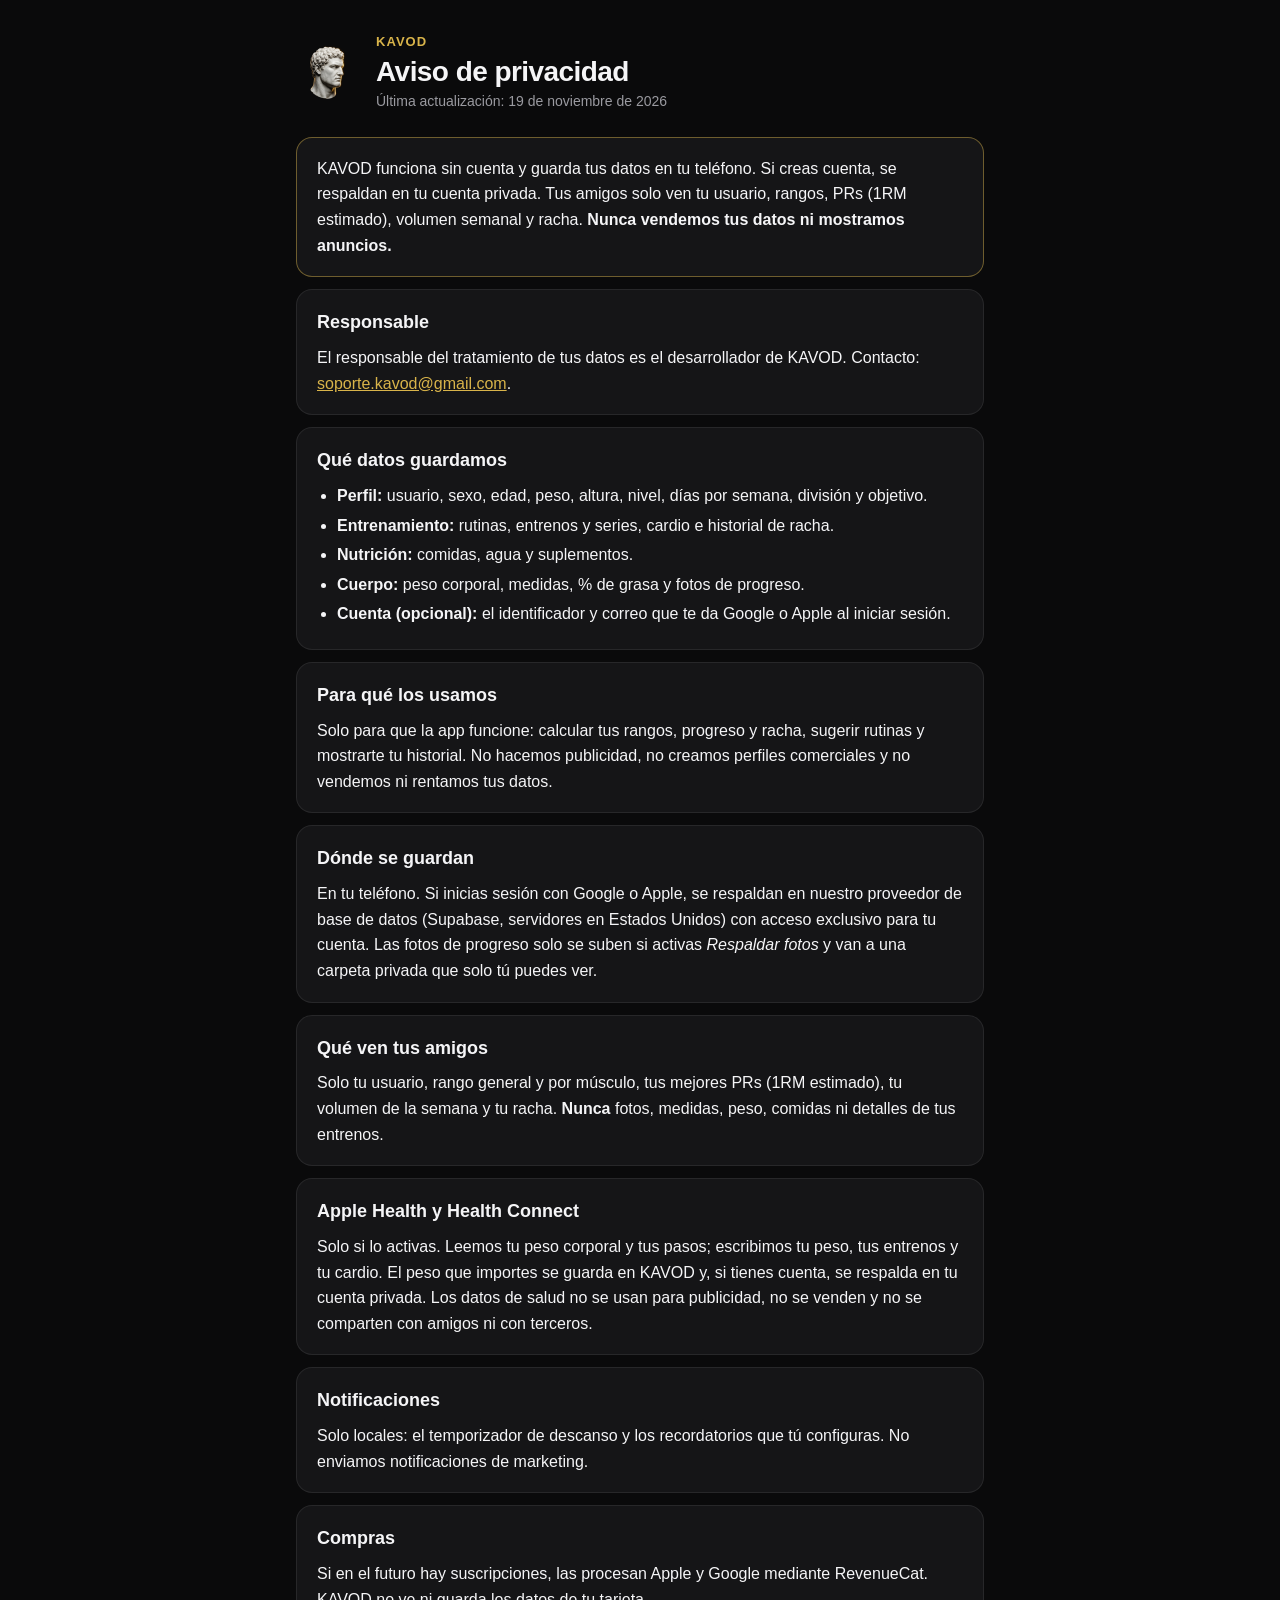
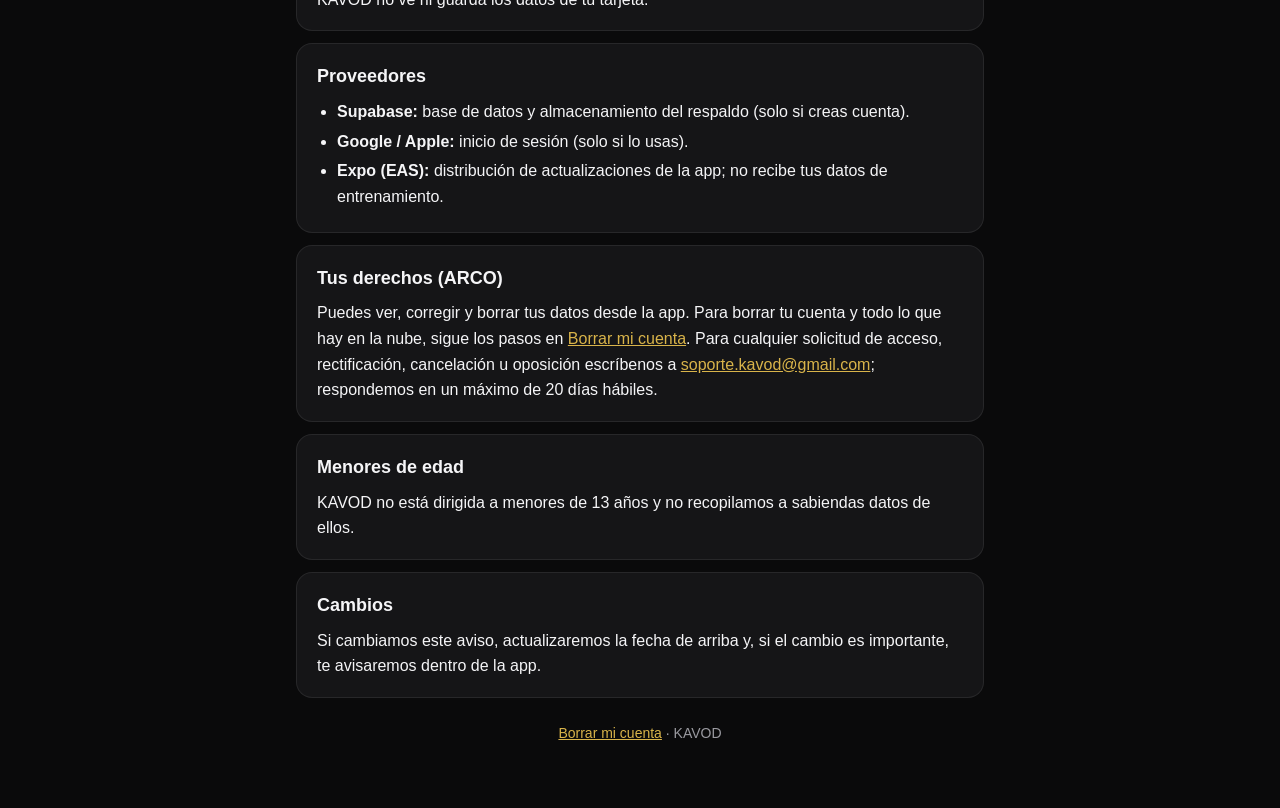
==== privacidad.html @ 1be163ae "Add files via upload" ====
<!doctype html>
<html lang="es-MX">
<head>
<meta charset="utf-8">
<meta name="viewport" content="width=device-width, initial-scale=1">
<title>Aviso de privacidad · KAVOD</title>
<meta name="description" content="Aviso de privacidad de la app KAVOD: qué datos guardamos, dónde y cómo borrarlos.">
<link rel="icon" href="favicon.png">
<link rel="stylesheet" href="style.css">
</head>
<body>
<main>
  <header>
    <img src="icon.png" alt="" width="64" height="64">
    <div>
      <p class="brand">KAVOD</p>
      <h1>Aviso de privacidad</h1>
      <p class="muted">Última actualización: 19 de noviembre de 2026</p>
    </div>
  </header>

  <section class="summary">
    <p>KAVOD funciona sin cuenta y guarda tus datos en tu teléfono. Si creas cuenta, se respaldan en tu cuenta privada. Tus amigos solo ven tu usuario, rangos, PRs (1RM estimado), volumen semanal y racha. <strong>Nunca vendemos tus datos ni mostramos anuncios.</strong></p>
  </section>

  <section>
    <h2>Responsable</h2>
    <p>El responsable del tratamiento de tus datos es el desarrollador de KAVOD. Contacto: <a href="mailto:soporte.kavod@gmail.com" class="email">soporte.kavod@gmail.com</a>.</p>
  </section>

  <section>
    <h2>Qué datos guardamos</h2>
    <ul>
      <li><strong>Perfil:</strong> usuario, sexo, edad, peso, altura, nivel, días por semana, división y objetivo.</li>
      <li><strong>Entrenamiento:</strong> rutinas, entrenos y series, cardio e historial de racha.</li>
      <li><strong>Nutrición:</strong> comidas, agua y suplementos.</li>
      <li><strong>Cuerpo:</strong> peso corporal, medidas, % de grasa y fotos de progreso.</li>
      <li><strong>Cuenta (opcional):</strong> el identificador y correo que te da Google o Apple al iniciar sesión.</li>
    </ul>
  </section>

  <section>
    <h2>Para qué los usamos</h2>
    <p>Solo para que la app funcione: calcular tus rangos, progreso y racha, sugerir rutinas y mostrarte tu historial. No hacemos publicidad, no creamos perfiles comerciales y no vendemos ni rentamos tus datos.</p>
  </section>

  <section>
    <h2>Dónde se guardan</h2>
    <p>En tu teléfono. Si inicias sesión con Google o Apple, se respaldan en nuestro proveedor de base de datos (Supabase, servidores en Estados Unidos) con acceso exclusivo para tu cuenta. Las fotos de progreso solo se suben si activas <em>Respaldar fotos</em> y van a una carpeta privada que solo tú puedes ver.</p>
  </section>

  <section>
    <h2>Qué ven tus amigos</h2>
    <p>Solo tu usuario, rango general y por músculo, tus mejores PRs (1RM estimado), tu volumen de la semana y tu racha. <strong>Nunca</strong> fotos, medidas, peso, comidas ni detalles de tus entrenos.</p>
  </section>

  <section>
    <h2>Apple Health y Health Connect</h2>
    <p>Solo si lo activas. Leemos tu peso corporal y tus pasos; escribimos tu peso, tus entrenos y tu cardio. El peso que importes se guarda en KAVOD y, si tienes cuenta, se respalda en tu cuenta privada. Los datos de salud no se usan para publicidad, no se venden y no se comparten con amigos ni con terceros.</p>
  </section>

  <section>
    <h2>Notificaciones</h2>
    <p>Solo locales: el temporizador de descanso y los recordatorios que tú configuras. No enviamos notificaciones de marketing.</p>
  </section>

  <section>
    <h2>Compras</h2>
    <p>Si en el futuro hay suscripciones, las procesan Apple y Google mediante RevenueCat. KAVOD no ve ni guarda los datos de tu tarjeta.</p>
  </section>

  <section>
    <h2>Proveedores</h2>
    <ul>
      <li><strong>Supabase:</strong> base de datos y almacenamiento del respaldo (solo si creas cuenta).</li>
      <li><strong>Google / Apple:</strong> inicio de sesión (solo si lo usas).</li>
      <li><strong>Expo (EAS):</strong> distribución de actualizaciones de la app; no recibe tus datos de entrenamiento.</li>
    </ul>
  </section>

  <section>
    <h2>Tus derechos (ARCO)</h2>
    <p>Puedes ver, corregir y borrar tus datos desde la app. Para borrar tu cuenta y todo lo que hay en la nube, sigue los pasos en <a href="borrar-cuenta.html">Borrar mi cuenta</a>. Para cualquier solicitud de acceso, rectificación, cancelación u oposición escríbenos a <a href="mailto:soporte.kavod@gmail.com" class="email">soporte.kavod@gmail.com</a>; respondemos en un máximo de 20 días hábiles.</p>
  </section>

  <section>
    <h2>Menores de edad</h2>
    <p>KAVOD no está dirigida a menores de 13 años y no recopilamos a sabiendas datos de ellos.</p>
  </section>

  <section>
    <h2>Cambios</h2>
    <p>Si cambiamos este aviso, actualizaremos la fecha de arriba y, si el cambio es importante, te avisaremos dentro de la app.</p>
  </section>

  <footer><a href="borrar-cuenta.html">Borrar mi cuenta</a> · KAVOD</footer>
</main>
</body>
</html>
---- style.css ----
:root { --bg: #0A0A0B; --card: #151517; --border: rgba(255,255,255,.08); --text: #F5F5F7; --muted: #9A9AA0; --gold: #D9B44A; }
* { box-sizing: border-box; }
body { margin: 0; background: var(--bg); color: var(--text); font: 16px/1.6 -apple-system, BlinkMacSystemFont, "Segoe UI", Inter, Roboto, sans-serif; }
main { max-width: 720px; margin: 0 auto; padding: 32px 16px 64px; }
header { display: flex; gap: 16px; align-items: center; margin-bottom: 24px; }
header img { border-radius: 14px; flex: none; }
.brand { margin: 0; color: var(--gold); font-weight: 700; letter-spacing: .08em; font-size: 13px; }
h1 { margin: 2px 0; font-size: 28px; letter-spacing: -.02em; line-height: 1.2; }
h2 { font-size: 18px; margin: 0 0 8px; }
.muted { color: var(--muted); margin: 0; font-size: 14px; }
section { background: var(--card); border: 1px solid var(--border); border-radius: 16px; padding: 18px 20px; margin-bottom: 12px; }
section p { margin: 0 0 8px; } section p:last-child { margin-bottom: 0; }
.summary { border-color: rgba(217,180,74,.45); }
ul, ol { margin: 0; padding-left: 20px; } li { margin: 4px 0; }
a { color: var(--gold); }
footer { text-align: center; color: var(--muted); font-size: 14px; margin-top: 24px; }
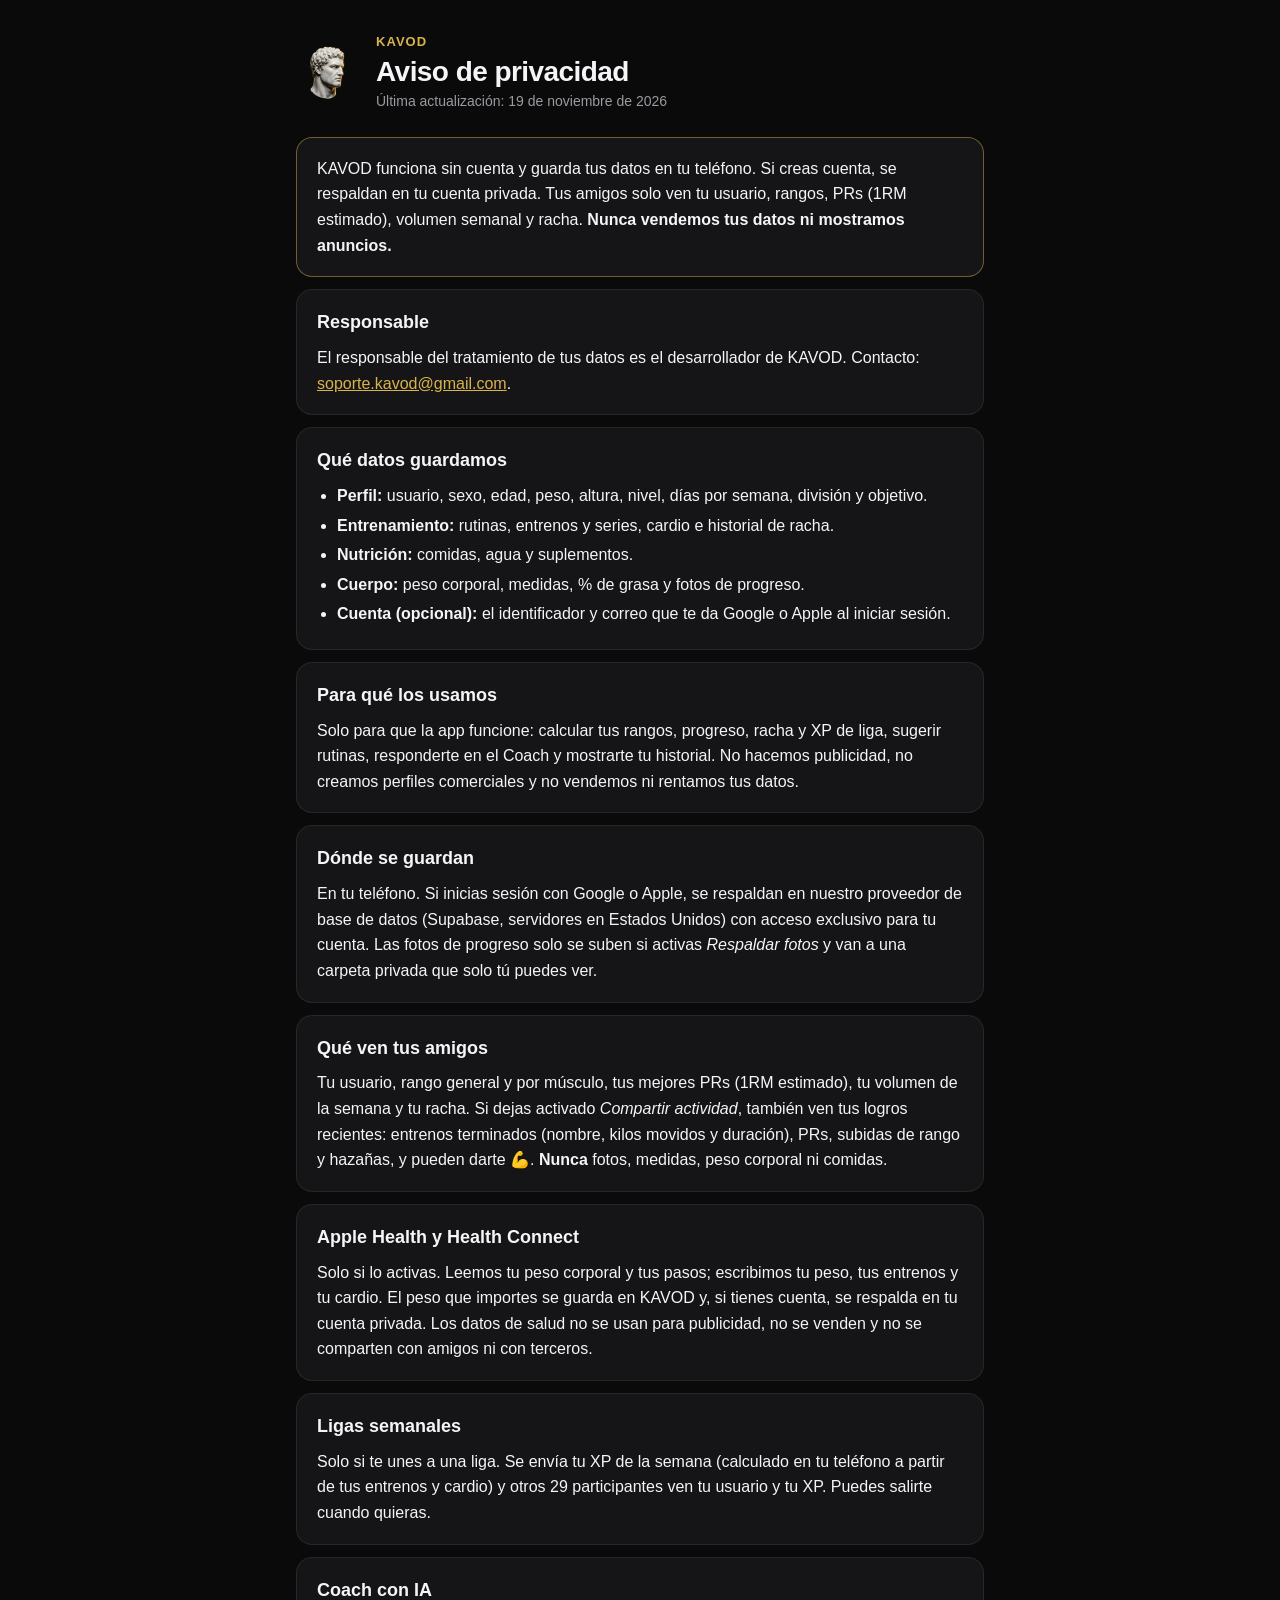
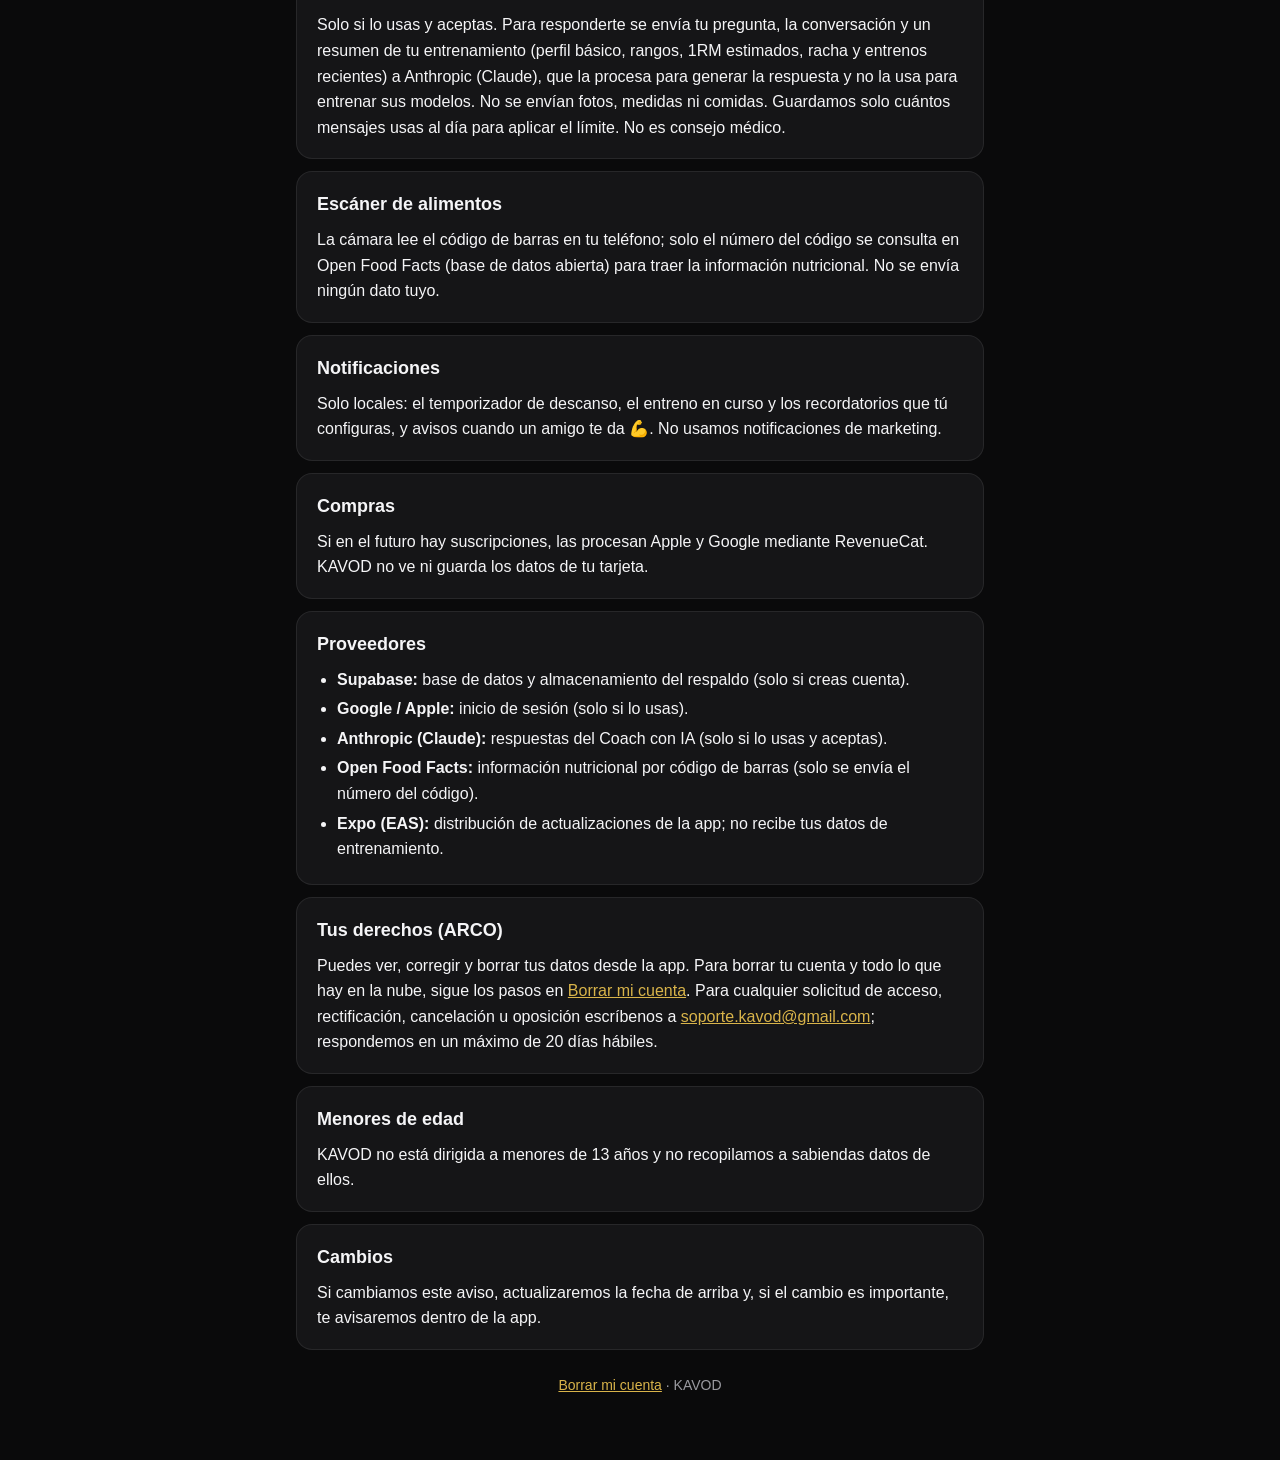
==== commit 621acd4e: "Privacidad: ligas, amigos, coach con IA y escáner" ====
--- a/privacidad.html
+++ b/privacidad.html
@@ -1,99 +1,116 @@
-<!doctype html>
-<html lang="es-MX">
-<head>
-<meta charset="utf-8">
-<meta name="viewport" content="width=device-width, initial-scale=1">
-<title>Aviso de privacidad · KAVOD</title>
-<meta name="description" content="Aviso de privacidad de la app KAVOD: qué datos guardamos, dónde y cómo borrarlos.">
-<link rel="icon" href="favicon.png">
-<link rel="stylesheet" href="style.css">
-</head>
-<body>
-<main>
-  <header>
-    <img src="icon.png" alt="" width="64" height="64">
-    <div>
-      <p class="brand">KAVOD</p>
-      <h1>Aviso de privacidad</h1>
-      <p class="muted">Última actualización: 19 de noviembre de 2026</p>
-    </div>
-  </header>
-
-  <section class="summary">
-    <p>KAVOD funciona sin cuenta y guarda tus datos en tu teléfono. Si creas cuenta, se respaldan en tu cuenta privada. Tus amigos solo ven tu usuario, rangos, PRs (1RM estimado), volumen semanal y racha. <strong>Nunca vendemos tus datos ni mostramos anuncios.</strong></p>
-  </section>
-
-  <section>
-    <h2>Responsable</h2>
-    <p>El responsable del tratamiento de tus datos es el desarrollador de KAVOD. Contacto: <a href="mailto:soporte.kavod@gmail.com" class="email">soporte.kavod@gmail.com</a>.</p>
-  </section>
-
-  <section>
-    <h2>Qué datos guardamos</h2>
-    <ul>
-      <li><strong>Perfil:</strong> usuario, sexo, edad, peso, altura, nivel, días por semana, división y objetivo.</li>
-      <li><strong>Entrenamiento:</strong> rutinas, entrenos y series, cardio e historial de racha.</li>
-      <li><strong>Nutrición:</strong> comidas, agua y suplementos.</li>
-      <li><strong>Cuerpo:</strong> peso corporal, medidas, % de grasa y fotos de progreso.</li>
-      <li><strong>Cuenta (opcional):</strong> el identificador y correo que te da Google o Apple al iniciar sesión.</li>
-    </ul>
-  </section>
-
-  <section>
-    <h2>Para qué los usamos</h2>
-    <p>Solo para que la app funcione: calcular tus rangos, progreso y racha, sugerir rutinas y mostrarte tu historial. No hacemos publicidad, no creamos perfiles comerciales y no vendemos ni rentamos tus datos.</p>
-  </section>
-
-  <section>
-    <h2>Dónde se guardan</h2>
-    <p>En tu teléfono. Si inicias sesión con Google o Apple, se respaldan en nuestro proveedor de base de datos (Supabase, servidores en Estados Unidos) con acceso exclusivo para tu cuenta. Las fotos de progreso solo se suben si activas <em>Respaldar fotos</em> y van a una carpeta privada que solo tú puedes ver.</p>
-  </section>
-
-  <section>
-    <h2>Qué ven tus amigos</h2>
-    <p>Solo tu usuario, rango general y por músculo, tus mejores PRs (1RM estimado), tu volumen de la semana y tu racha. <strong>Nunca</strong> fotos, medidas, peso, comidas ni detalles de tus entrenos.</p>
-  </section>
-
-  <section>
-    <h2>Apple Health y Health Connect</h2>
-    <p>Solo si lo activas. Leemos tu peso corporal y tus pasos; escribimos tu peso, tus entrenos y tu cardio. El peso que importes se guarda en KAVOD y, si tienes cuenta, se respalda en tu cuenta privada. Los datos de salud no se usan para publicidad, no se venden y no se comparten con amigos ni con terceros.</p>
-  </section>
-
-  <section>
-    <h2>Notificaciones</h2>
-    <p>Solo locales: el temporizador de descanso y los recordatorios que tú configuras. No enviamos notificaciones de marketing.</p>
-  </section>
-
-  <section>
-    <h2>Compras</h2>
-    <p>Si en el futuro hay suscripciones, las procesan Apple y Google mediante RevenueCat. KAVOD no ve ni guarda los datos de tu tarjeta.</p>
-  </section>
-
-  <section>
-    <h2>Proveedores</h2>
-    <ul>
-      <li><strong>Supabase:</strong> base de datos y almacenamiento del respaldo (solo si creas cuenta).</li>
-      <li><strong>Google / Apple:</strong> inicio de sesión (solo si lo usas).</li>
-      <li><strong>Expo (EAS):</strong> distribución de actualizaciones de la app; no recibe tus datos de entrenamiento.</li>
-    </ul>
-  </section>
-
-  <section>
-    <h2>Tus derechos (ARCO)</h2>
-    <p>Puedes ver, corregir y borrar tus datos desde la app. Para borrar tu cuenta y todo lo que hay en la nube, sigue los pasos en <a href="borrar-cuenta.html">Borrar mi cuenta</a>. Para cualquier solicitud de acceso, rectificación, cancelación u oposición escríbenos a <a href="mailto:soporte.kavod@gmail.com" class="email">soporte.kavod@gmail.com</a>; respondemos en un máximo de 20 días hábiles.</p>
-  </section>
-
-  <section>
-    <h2>Menores de edad</h2>
-    <p>KAVOD no está dirigida a menores de 13 años y no recopilamos a sabiendas datos de ellos.</p>
-  </section>
-
-  <section>
-    <h2>Cambios</h2>
-    <p>Si cambiamos este aviso, actualizaremos la fecha de arriba y, si el cambio es importante, te avisaremos dentro de la app.</p>
-  </section>
-
-  <footer><a href="borrar-cuenta.html">Borrar mi cuenta</a> · KAVOD</footer>
-</main>
-</body>
-</html>
+<!doctype html>
+<html lang="es-MX">
+<head>
+<meta charset="utf-8">
+<meta name="viewport" content="width=device-width, initial-scale=1">
+<title>Aviso de privacidad · KAVOD</title>
+<meta name="description" content="Aviso de privacidad de la app KAVOD: qué datos guardamos, dónde y cómo borrarlos.">
+<link rel="icon" href="favicon.png">
+<link rel="stylesheet" href="style.css">
+</head>
+<body>
+<main>
+  <header>
+    <img src="icon.png" alt="" width="64" height="64">
+    <div>
+      <p class="brand">KAVOD</p>
+      <h1>Aviso de privacidad</h1>
+      <p class="muted">Última actualización: 19 de noviembre de 2026</p>
+    </div>
+  </header>
+
+  <section class="summary">
+    <p>KAVOD funciona sin cuenta y guarda tus datos en tu teléfono. Si creas cuenta, se respaldan en tu cuenta privada. Tus amigos solo ven tu usuario, rangos, PRs (1RM estimado), volumen semanal y racha. <strong>Nunca vendemos tus datos ni mostramos anuncios.</strong></p>
+  </section>
+
+  <section>
+    <h2>Responsable</h2>
+    <p>El responsable del tratamiento de tus datos es el desarrollador de KAVOD. Contacto: <a href="mailto:soporte.kavod@gmail.com" class="email">soporte.kavod@gmail.com</a>.</p>
+  </section>
+
+  <section>
+    <h2>Qué datos guardamos</h2>
+    <ul>
+      <li><strong>Perfil:</strong> usuario, sexo, edad, peso, altura, nivel, días por semana, división y objetivo.</li>
+      <li><strong>Entrenamiento:</strong> rutinas, entrenos y series, cardio e historial de racha.</li>
+      <li><strong>Nutrición:</strong> comidas, agua y suplementos.</li>
+      <li><strong>Cuerpo:</strong> peso corporal, medidas, % de grasa y fotos de progreso.</li>
+      <li><strong>Cuenta (opcional):</strong> el identificador y correo que te da Google o Apple al iniciar sesión.</li>
+    </ul>
+  </section>
+
+  <section>
+    <h2>Para qué los usamos</h2>
+    <p>Solo para que la app funcione: calcular tus rangos, progreso, racha y XP de liga, sugerir rutinas, responderte en el Coach y mostrarte tu historial. No hacemos publicidad, no creamos perfiles comerciales y no vendemos ni rentamos tus datos.</p>
+  </section>
+
+  <section>
+    <h2>Dónde se guardan</h2>
+    <p>En tu teléfono. Si inicias sesión con Google o Apple, se respaldan en nuestro proveedor de base de datos (Supabase, servidores en Estados Unidos) con acceso exclusivo para tu cuenta. Las fotos de progreso solo se suben si activas <em>Respaldar fotos</em> y van a una carpeta privada que solo tú puedes ver.</p>
+  </section>
+
+  <section>
+    <h2>Qué ven tus amigos</h2>
+    <p>Tu usuario, rango general y por músculo, tus mejores PRs (1RM estimado), tu volumen de la semana y tu racha. Si dejas activado <em>Compartir actividad</em>, también ven tus logros recientes: entrenos terminados (nombre, kilos movidos y duración), PRs, subidas de rango y hazañas, y pueden darte 💪. <strong>Nunca</strong> fotos, medidas, peso corporal ni comidas.</p>
+  </section>
+
+  <section>
+    <h2>Apple Health y Health Connect</h2>
+    <p>Solo si lo activas. Leemos tu peso corporal y tus pasos; escribimos tu peso, tus entrenos y tu cardio. El peso que importes se guarda en KAVOD y, si tienes cuenta, se respalda en tu cuenta privada. Los datos de salud no se usan para publicidad, no se venden y no se comparten con amigos ni con terceros.</p>
+  </section>
+
+  <section>
+    <h2>Ligas semanales</h2>
+    <p>Solo si te unes a una liga. Se envía tu XP de la semana (calculado en tu teléfono a partir de tus entrenos y cardio) y otros 29 participantes ven tu usuario y tu XP. Puedes salirte cuando quieras.</p>
+  </section>
+
+  <section>
+    <h2>Coach con IA</h2>
+    <p>Solo si lo usas y aceptas. Para responderte se envía tu pregunta, la conversación y un resumen de tu entrenamiento (perfil básico, rangos, 1RM estimados, racha y entrenos recientes) a Anthropic (Claude), que la procesa para generar la respuesta y no la usa para entrenar sus modelos. No se envían fotos, medidas ni comidas. Guardamos solo cuántos mensajes usas al día para aplicar el límite. No es consejo médico.</p>
+  </section>
+
+  <section>
+    <h2>Escáner de alimentos</h2>
+    <p>La cámara lee el código de barras en tu teléfono; solo el número del código se consulta en Open Food Facts (base de datos abierta) para traer la información nutricional. No se envía ningún dato tuyo.</p>
+  </section>
+
+  <section>
+    <h2>Notificaciones</h2>
+    <p>Solo locales: el temporizador de descanso, el entreno en curso y los recordatorios que tú configuras, y avisos cuando un amigo te da 💪. No usamos notificaciones de marketing.</p>
+  </section>
+
+  <section>
+    <h2>Compras</h2>
+    <p>Si en el futuro hay suscripciones, las procesan Apple y Google mediante RevenueCat. KAVOD no ve ni guarda los datos de tu tarjeta.</p>
+  </section>
+
+  <section>
+    <h2>Proveedores</h2>
+    <ul>
+      <li><strong>Supabase:</strong> base de datos y almacenamiento del respaldo (solo si creas cuenta).</li>
+      <li><strong>Google / Apple:</strong> inicio de sesión (solo si lo usas).</li>
+      <li><strong>Anthropic (Claude):</strong> respuestas del Coach con IA (solo si lo usas y aceptas).</li>
+      <li><strong>Open Food Facts:</strong> información nutricional por código de barras (solo se envía el número del código).</li>
+      <li><strong>Expo (EAS):</strong> distribución de actualizaciones de la app; no recibe tus datos de entrenamiento.</li>
+    </ul>
+  </section>
+
+  <section>
+    <h2>Tus derechos (ARCO)</h2>
+    <p>Puedes ver, corregir y borrar tus datos desde la app. Para borrar tu cuenta y todo lo que hay en la nube, sigue los pasos en <a href="borrar-cuenta.html">Borrar mi cuenta</a>. Para cualquier solicitud de acceso, rectificación, cancelación u oposición escríbenos a <a href="mailto:soporte.kavod@gmail.com" class="email">soporte.kavod@gmail.com</a>; respondemos en un máximo de 20 días hábiles.</p>
+  </section>
+
+  <section>
+    <h2>Menores de edad</h2>
+    <p>KAVOD no está dirigida a menores de 13 años y no recopilamos a sabiendas datos de ellos.</p>
+  </section>
+
+  <section>
+    <h2>Cambios</h2>
+    <p>Si cambiamos este aviso, actualizaremos la fecha de arriba y, si el cambio es importante, te avisaremos dentro de la app.</p>
+  </section>
+
+  <footer><a href="borrar-cuenta.html">Borrar mi cuenta</a> · KAVOD</footer>
+</main>
+</body>
+</html>
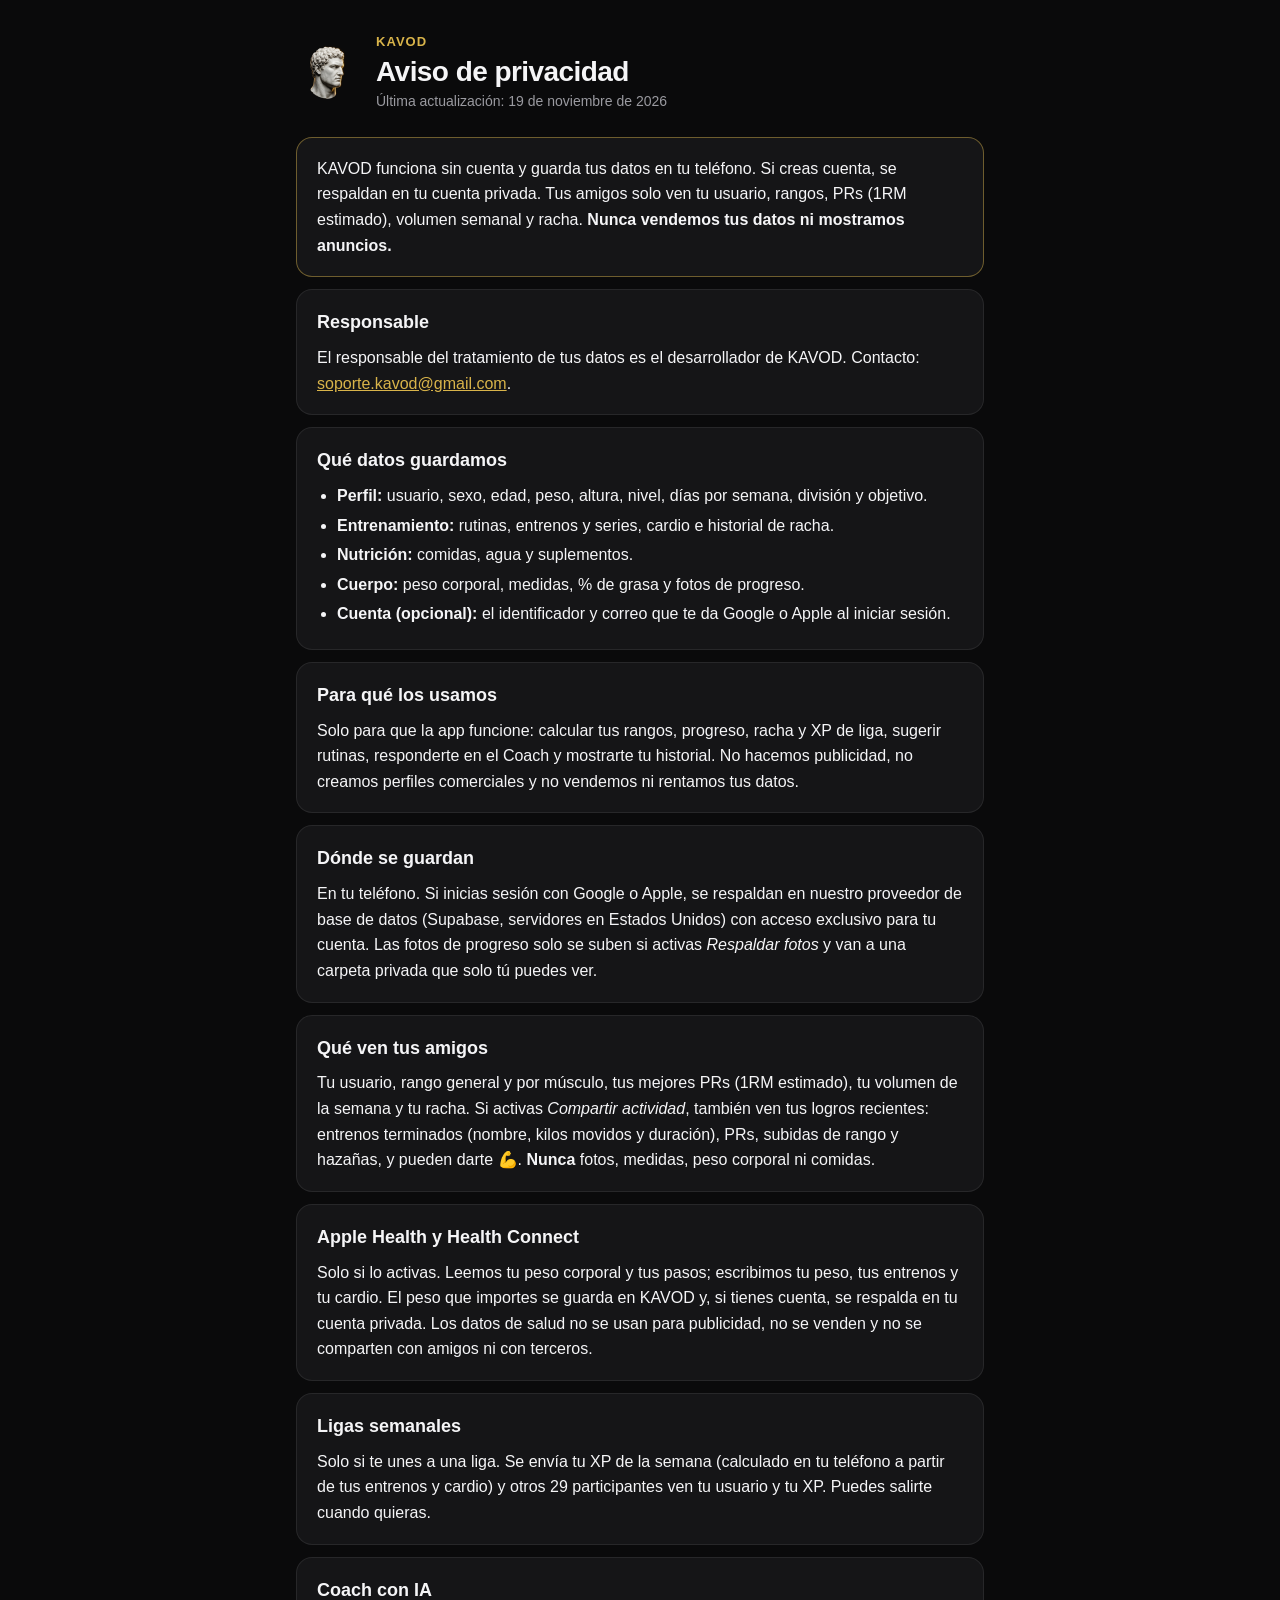
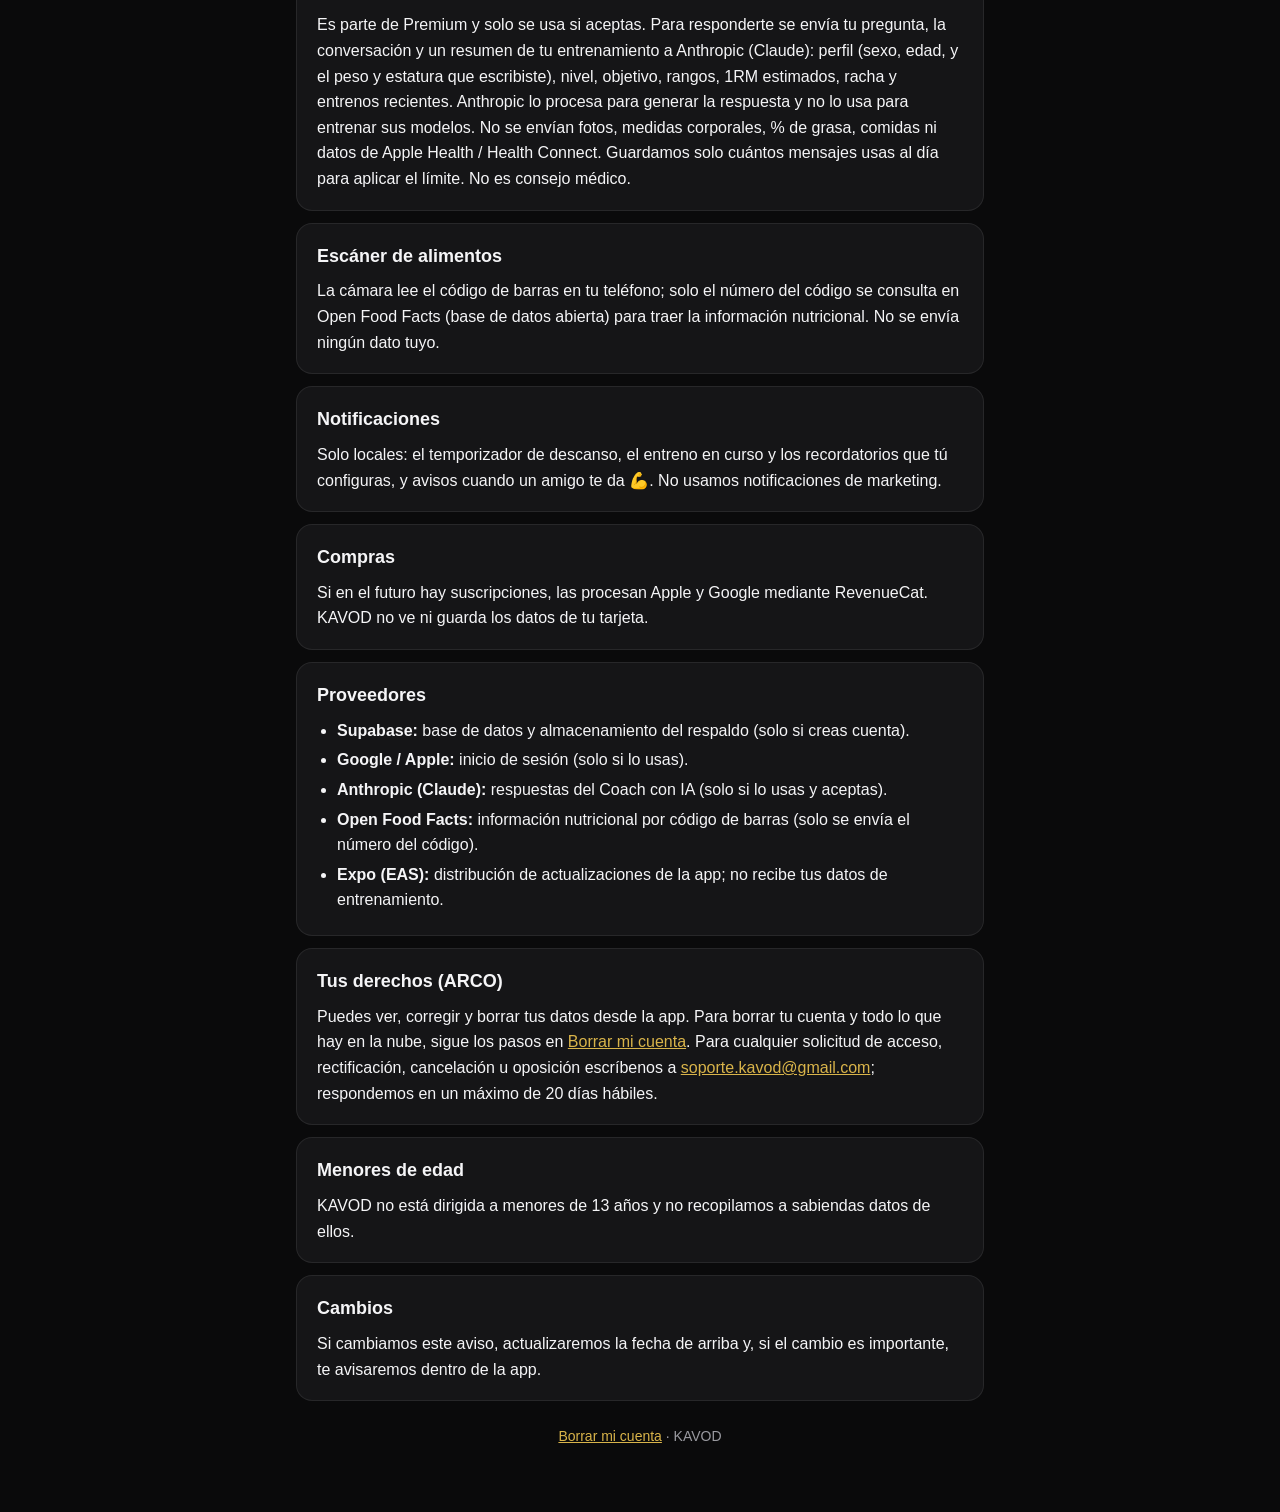
==== commit aa3a9c04: "Privacidad: coach Premium y compartir actividad opcional" ====
--- a/privacidad.html
+++ b/privacidad.html
@@ -1,116 +1,116 @@
-<!doctype html>
-<html lang="es-MX">
-<head>
-<meta charset="utf-8">
-<meta name="viewport" content="width=device-width, initial-scale=1">
-<title>Aviso de privacidad · KAVOD</title>
-<meta name="description" content="Aviso de privacidad de la app KAVOD: qué datos guardamos, dónde y cómo borrarlos.">
-<link rel="icon" href="favicon.png">
-<link rel="stylesheet" href="style.css">
-</head>
-<body>
-<main>
-  <header>
-    <img src="icon.png" alt="" width="64" height="64">
-    <div>
-      <p class="brand">KAVOD</p>
-      <h1>Aviso de privacidad</h1>
-      <p class="muted">Última actualización: 19 de noviembre de 2026</p>
-    </div>
-  </header>
-
-  <section class="summary">
-    <p>KAVOD funciona sin cuenta y guarda tus datos en tu teléfono. Si creas cuenta, se respaldan en tu cuenta privada. Tus amigos solo ven tu usuario, rangos, PRs (1RM estimado), volumen semanal y racha. <strong>Nunca vendemos tus datos ni mostramos anuncios.</strong></p>
-  </section>
-
-  <section>
-    <h2>Responsable</h2>
-    <p>El responsable del tratamiento de tus datos es el desarrollador de KAVOD. Contacto: <a href="mailto:soporte.kavod@gmail.com" class="email">soporte.kavod@gmail.com</a>.</p>
-  </section>
-
-  <section>
-    <h2>Qué datos guardamos</h2>
-    <ul>
-      <li><strong>Perfil:</strong> usuario, sexo, edad, peso, altura, nivel, días por semana, división y objetivo.</li>
-      <li><strong>Entrenamiento:</strong> rutinas, entrenos y series, cardio e historial de racha.</li>
-      <li><strong>Nutrición:</strong> comidas, agua y suplementos.</li>
-      <li><strong>Cuerpo:</strong> peso corporal, medidas, % de grasa y fotos de progreso.</li>
-      <li><strong>Cuenta (opcional):</strong> el identificador y correo que te da Google o Apple al iniciar sesión.</li>
-    </ul>
-  </section>
-
-  <section>
-    <h2>Para qué los usamos</h2>
-    <p>Solo para que la app funcione: calcular tus rangos, progreso, racha y XP de liga, sugerir rutinas, responderte en el Coach y mostrarte tu historial. No hacemos publicidad, no creamos perfiles comerciales y no vendemos ni rentamos tus datos.</p>
-  </section>
-
-  <section>
-    <h2>Dónde se guardan</h2>
-    <p>En tu teléfono. Si inicias sesión con Google o Apple, se respaldan en nuestro proveedor de base de datos (Supabase, servidores en Estados Unidos) con acceso exclusivo para tu cuenta. Las fotos de progreso solo se suben si activas <em>Respaldar fotos</em> y van a una carpeta privada que solo tú puedes ver.</p>
-  </section>
-
-  <section>
-    <h2>Qué ven tus amigos</h2>
-    <p>Tu usuario, rango general y por músculo, tus mejores PRs (1RM estimado), tu volumen de la semana y tu racha. Si dejas activado <em>Compartir actividad</em>, también ven tus logros recientes: entrenos terminados (nombre, kilos movidos y duración), PRs, subidas de rango y hazañas, y pueden darte 💪. <strong>Nunca</strong> fotos, medidas, peso corporal ni comidas.</p>
-  </section>
-
-  <section>
-    <h2>Apple Health y Health Connect</h2>
-    <p>Solo si lo activas. Leemos tu peso corporal y tus pasos; escribimos tu peso, tus entrenos y tu cardio. El peso que importes se guarda en KAVOD y, si tienes cuenta, se respalda en tu cuenta privada. Los datos de salud no se usan para publicidad, no se venden y no se comparten con amigos ni con terceros.</p>
-  </section>
-
-  <section>
-    <h2>Ligas semanales</h2>
-    <p>Solo si te unes a una liga. Se envía tu XP de la semana (calculado en tu teléfono a partir de tus entrenos y cardio) y otros 29 participantes ven tu usuario y tu XP. Puedes salirte cuando quieras.</p>
-  </section>
-
-  <section>
-    <h2>Coach con IA</h2>
-    <p>Solo si lo usas y aceptas. Para responderte se envía tu pregunta, la conversación y un resumen de tu entrenamiento (perfil básico, rangos, 1RM estimados, racha y entrenos recientes) a Anthropic (Claude), que la procesa para generar la respuesta y no la usa para entrenar sus modelos. No se envían fotos, medidas ni comidas. Guardamos solo cuántos mensajes usas al día para aplicar el límite. No es consejo médico.</p>
-  </section>
-
-  <section>
-    <h2>Escáner de alimentos</h2>
-    <p>La cámara lee el código de barras en tu teléfono; solo el número del código se consulta en Open Food Facts (base de datos abierta) para traer la información nutricional. No se envía ningún dato tuyo.</p>
-  </section>
-
-  <section>
-    <h2>Notificaciones</h2>
-    <p>Solo locales: el temporizador de descanso, el entreno en curso y los recordatorios que tú configuras, y avisos cuando un amigo te da 💪. No usamos notificaciones de marketing.</p>
-  </section>
-
-  <section>
-    <h2>Compras</h2>
-    <p>Si en el futuro hay suscripciones, las procesan Apple y Google mediante RevenueCat. KAVOD no ve ni guarda los datos de tu tarjeta.</p>
-  </section>
-
-  <section>
-    <h2>Proveedores</h2>
-    <ul>
-      <li><strong>Supabase:</strong> base de datos y almacenamiento del respaldo (solo si creas cuenta).</li>
-      <li><strong>Google / Apple:</strong> inicio de sesión (solo si lo usas).</li>
-      <li><strong>Anthropic (Claude):</strong> respuestas del Coach con IA (solo si lo usas y aceptas).</li>
-      <li><strong>Open Food Facts:</strong> información nutricional por código de barras (solo se envía el número del código).</li>
-      <li><strong>Expo (EAS):</strong> distribución de actualizaciones de la app; no recibe tus datos de entrenamiento.</li>
-    </ul>
-  </section>
-
-  <section>
-    <h2>Tus derechos (ARCO)</h2>
-    <p>Puedes ver, corregir y borrar tus datos desde la app. Para borrar tu cuenta y todo lo que hay en la nube, sigue los pasos en <a href="borrar-cuenta.html">Borrar mi cuenta</a>. Para cualquier solicitud de acceso, rectificación, cancelación u oposición escríbenos a <a href="mailto:soporte.kavod@gmail.com" class="email">soporte.kavod@gmail.com</a>; respondemos en un máximo de 20 días hábiles.</p>
-  </section>
-
-  <section>
-    <h2>Menores de edad</h2>
-    <p>KAVOD no está dirigida a menores de 13 años y no recopilamos a sabiendas datos de ellos.</p>
-  </section>
-
-  <section>
-    <h2>Cambios</h2>
-    <p>Si cambiamos este aviso, actualizaremos la fecha de arriba y, si el cambio es importante, te avisaremos dentro de la app.</p>
-  </section>
-
-  <footer><a href="borrar-cuenta.html">Borrar mi cuenta</a> · KAVOD</footer>
-</main>
-</body>
-</html>
+<!doctype html>
+<html lang="es-MX">
+<head>
+<meta charset="utf-8">
+<meta name="viewport" content="width=device-width, initial-scale=1">
+<title>Aviso de privacidad · KAVOD</title>
+<meta name="description" content="Aviso de privacidad de la app KAVOD: qué datos guardamos, dónde y cómo borrarlos.">
+<link rel="icon" href="favicon.png">
+<link rel="stylesheet" href="style.css">
+</head>
+<body>
+<main>
+  <header>
+    <img src="icon.png" alt="" width="64" height="64">
+    <div>
+      <p class="brand">KAVOD</p>
+      <h1>Aviso de privacidad</h1>
+      <p class="muted">Última actualización: 19 de noviembre de 2026</p>
+    </div>
+  </header>
+
+  <section class="summary">
+    <p>KAVOD funciona sin cuenta y guarda tus datos en tu teléfono. Si creas cuenta, se respaldan en tu cuenta privada. Tus amigos solo ven tu usuario, rangos, PRs (1RM estimado), volumen semanal y racha. <strong>Nunca vendemos tus datos ni mostramos anuncios.</strong></p>
+  </section>
+
+  <section>
+    <h2>Responsable</h2>
+    <p>El responsable del tratamiento de tus datos es el desarrollador de KAVOD. Contacto: <a href="mailto:soporte.kavod@gmail.com" class="email">soporte.kavod@gmail.com</a>.</p>
+  </section>
+
+  <section>
+    <h2>Qué datos guardamos</h2>
+    <ul>
+      <li><strong>Perfil:</strong> usuario, sexo, edad, peso, altura, nivel, días por semana, división y objetivo.</li>
+      <li><strong>Entrenamiento:</strong> rutinas, entrenos y series, cardio e historial de racha.</li>
+      <li><strong>Nutrición:</strong> comidas, agua y suplementos.</li>
+      <li><strong>Cuerpo:</strong> peso corporal, medidas, % de grasa y fotos de progreso.</li>
+      <li><strong>Cuenta (opcional):</strong> el identificador y correo que te da Google o Apple al iniciar sesión.</li>
+    </ul>
+  </section>
+
+  <section>
+    <h2>Para qué los usamos</h2>
+    <p>Solo para que la app funcione: calcular tus rangos, progreso, racha y XP de liga, sugerir rutinas, responderte en el Coach y mostrarte tu historial. No hacemos publicidad, no creamos perfiles comerciales y no vendemos ni rentamos tus datos.</p>
+  </section>
+
+  <section>
+    <h2>Dónde se guardan</h2>
+    <p>En tu teléfono. Si inicias sesión con Google o Apple, se respaldan en nuestro proveedor de base de datos (Supabase, servidores en Estados Unidos) con acceso exclusivo para tu cuenta. Las fotos de progreso solo se suben si activas <em>Respaldar fotos</em> y van a una carpeta privada que solo tú puedes ver.</p>
+  </section>
+
+  <section>
+    <h2>Qué ven tus amigos</h2>
+    <p>Tu usuario, rango general y por músculo, tus mejores PRs (1RM estimado), tu volumen de la semana y tu racha. Si activas <em>Compartir actividad</em>, también ven tus logros recientes: entrenos terminados (nombre, kilos movidos y duración), PRs, subidas de rango y hazañas, y pueden darte 💪. <strong>Nunca</strong> fotos, medidas, peso corporal ni comidas.</p>
+  </section>
+
+  <section>
+    <h2>Apple Health y Health Connect</h2>
+    <p>Solo si lo activas. Leemos tu peso corporal y tus pasos; escribimos tu peso, tus entrenos y tu cardio. El peso que importes se guarda en KAVOD y, si tienes cuenta, se respalda en tu cuenta privada. Los datos de salud no se usan para publicidad, no se venden y no se comparten con amigos ni con terceros.</p>
+  </section>
+
+  <section>
+    <h2>Ligas semanales</h2>
+    <p>Solo si te unes a una liga. Se envía tu XP de la semana (calculado en tu teléfono a partir de tus entrenos y cardio) y otros 29 participantes ven tu usuario y tu XP. Puedes salirte cuando quieras.</p>
+  </section>
+
+  <section>
+    <h2>Coach con IA</h2>
+    <p>Es parte de Premium y solo se usa si aceptas. Para responderte se envía tu pregunta, la conversación y un resumen de tu entrenamiento a Anthropic (Claude): perfil (sexo, edad, y el peso y estatura que escribiste), nivel, objetivo, rangos, 1RM estimados, racha y entrenos recientes. Anthropic lo procesa para generar la respuesta y no lo usa para entrenar sus modelos. No se envían fotos, medidas corporales, % de grasa, comidas ni datos de Apple Health / Health Connect. Guardamos solo cuántos mensajes usas al día para aplicar el límite. No es consejo médico.</p>
+  </section>
+
+  <section>
+    <h2>Escáner de alimentos</h2>
+    <p>La cámara lee el código de barras en tu teléfono; solo el número del código se consulta en Open Food Facts (base de datos abierta) para traer la información nutricional. No se envía ningún dato tuyo.</p>
+  </section>
+
+  <section>
+    <h2>Notificaciones</h2>
+    <p>Solo locales: el temporizador de descanso, el entreno en curso y los recordatorios que tú configuras, y avisos cuando un amigo te da 💪. No usamos notificaciones de marketing.</p>
+  </section>
+
+  <section>
+    <h2>Compras</h2>
+    <p>Si en el futuro hay suscripciones, las procesan Apple y Google mediante RevenueCat. KAVOD no ve ni guarda los datos de tu tarjeta.</p>
+  </section>
+
+  <section>
+    <h2>Proveedores</h2>
+    <ul>
+      <li><strong>Supabase:</strong> base de datos y almacenamiento del respaldo (solo si creas cuenta).</li>
+      <li><strong>Google / Apple:</strong> inicio de sesión (solo si lo usas).</li>
+      <li><strong>Anthropic (Claude):</strong> respuestas del Coach con IA (solo si lo usas y aceptas).</li>
+      <li><strong>Open Food Facts:</strong> información nutricional por código de barras (solo se envía el número del código).</li>
+      <li><strong>Expo (EAS):</strong> distribución de actualizaciones de la app; no recibe tus datos de entrenamiento.</li>
+    </ul>
+  </section>
+
+  <section>
+    <h2>Tus derechos (ARCO)</h2>
+    <p>Puedes ver, corregir y borrar tus datos desde la app. Para borrar tu cuenta y todo lo que hay en la nube, sigue los pasos en <a href="borrar-cuenta.html">Borrar mi cuenta</a>. Para cualquier solicitud de acceso, rectificación, cancelación u oposición escríbenos a <a href="mailto:soporte.kavod@gmail.com" class="email">soporte.kavod@gmail.com</a>; respondemos en un máximo de 20 días hábiles.</p>
+  </section>
+
+  <section>
+    <h2>Menores de edad</h2>
+    <p>KAVOD no está dirigida a menores de 13 años y no recopilamos a sabiendas datos de ellos.</p>
+  </section>
+
+  <section>
+    <h2>Cambios</h2>
+    <p>Si cambiamos este aviso, actualizaremos la fecha de arriba y, si el cambio es importante, te avisaremos dentro de la app.</p>
+  </section>
+
+  <footer><a href="borrar-cuenta.html">Borrar mi cuenta</a> · KAVOD</footer>
+</main>
+</body>
+</html>
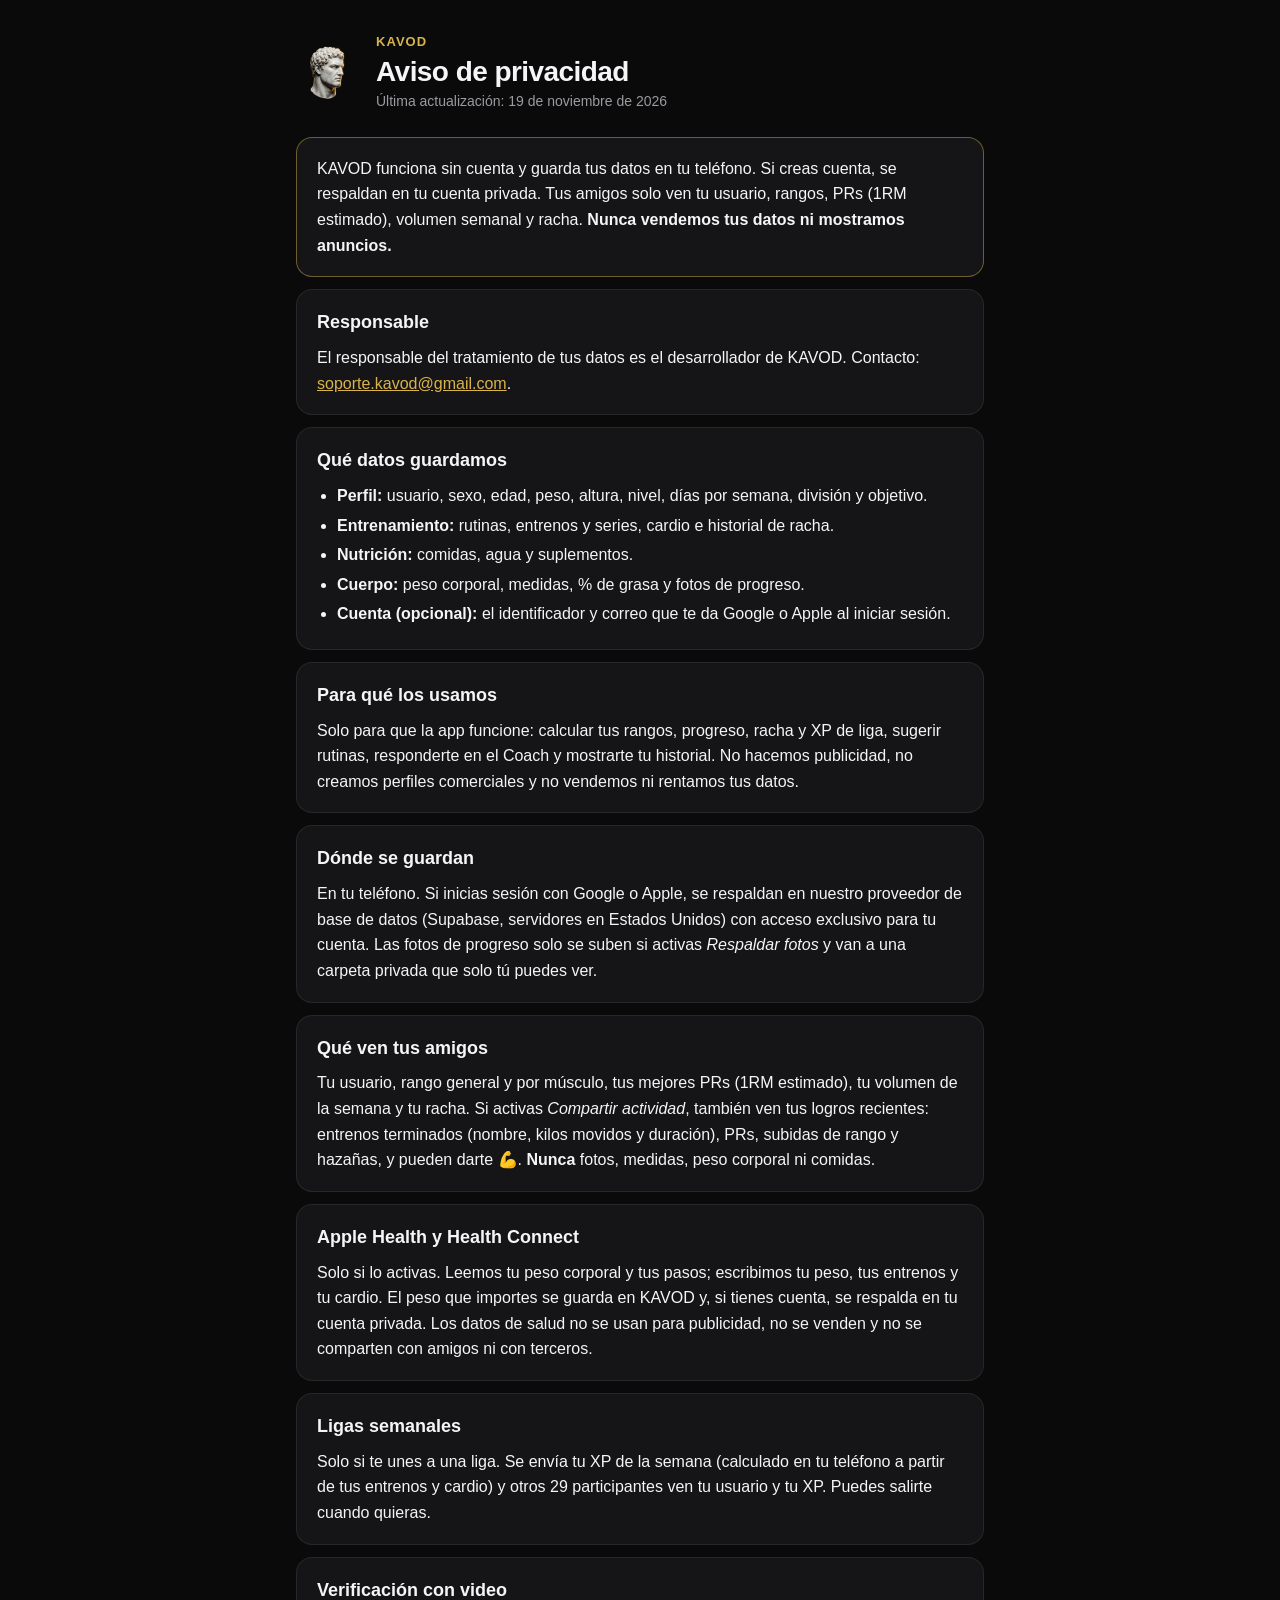
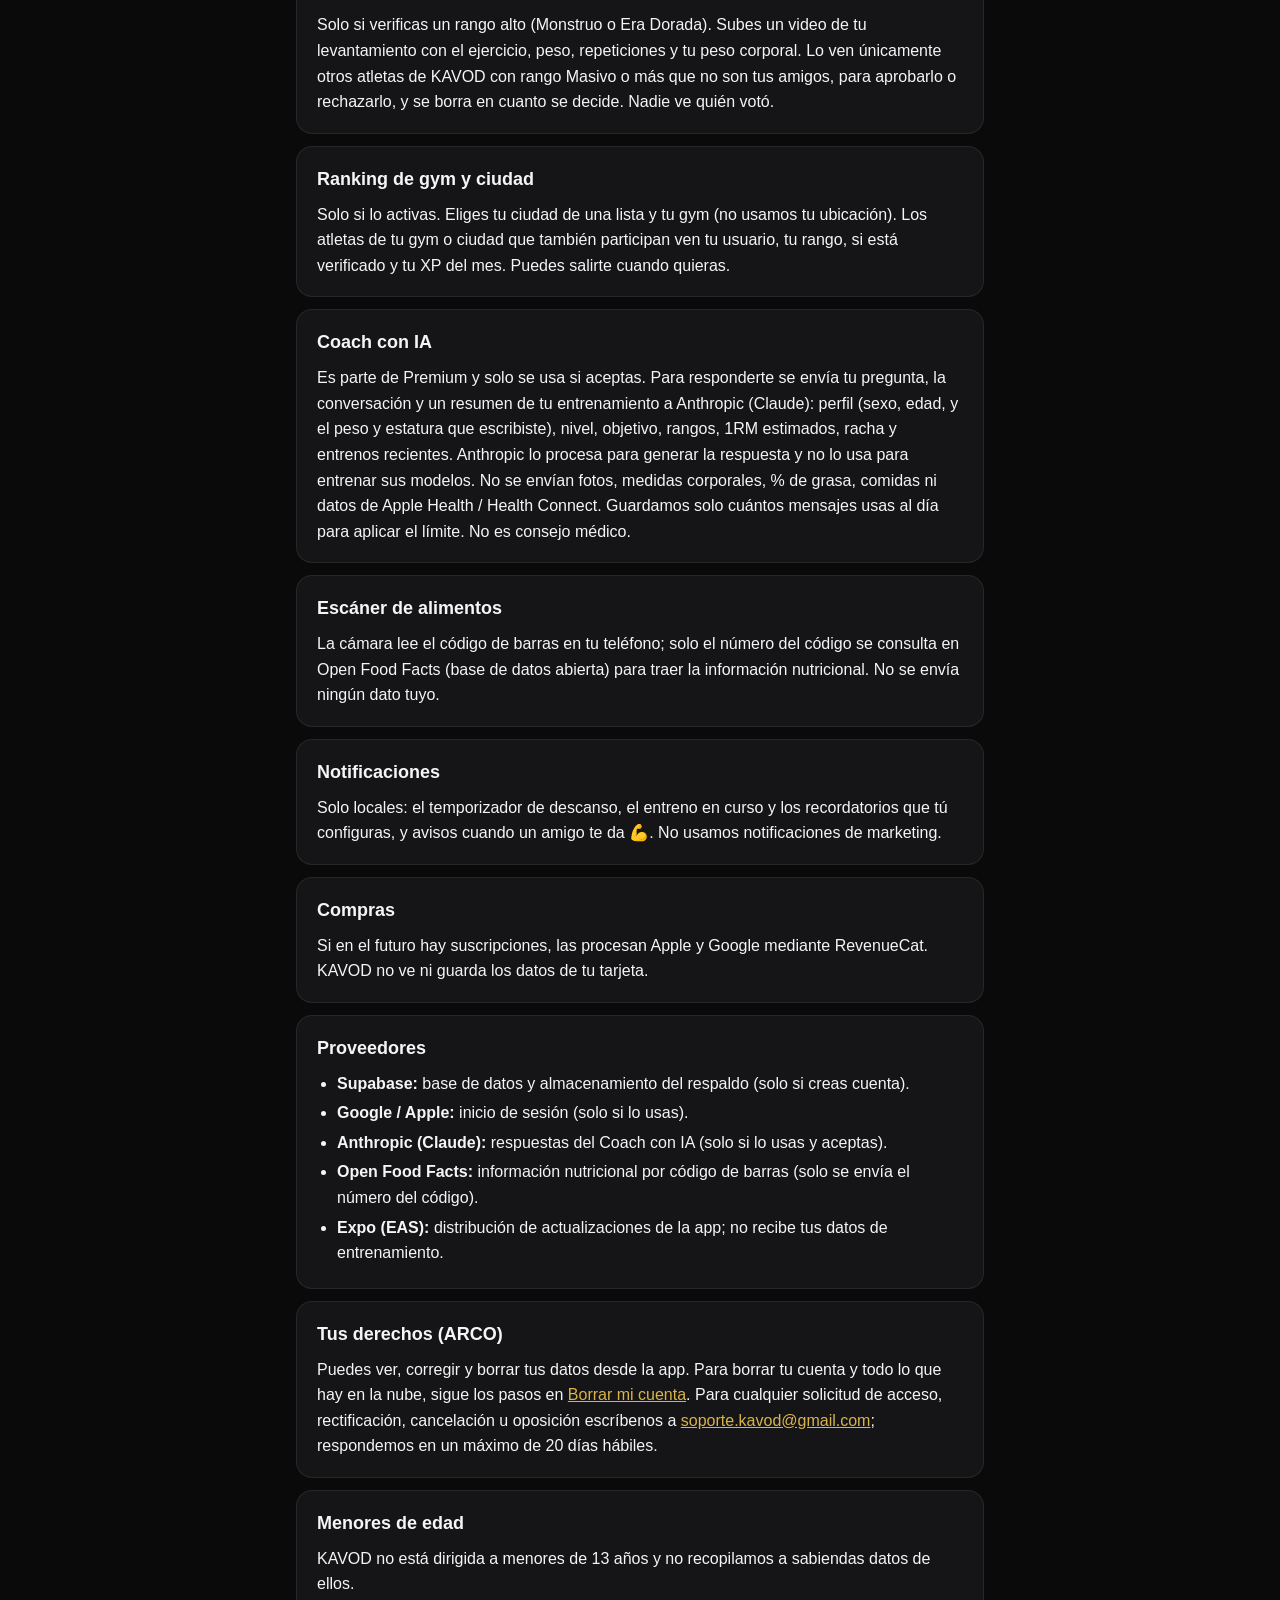
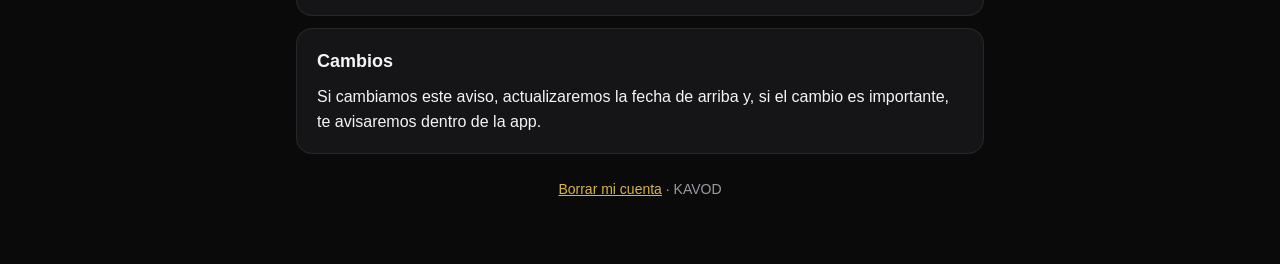
==== commit 2396f331: "Privacidad: verificacion con video y ranking de gym/ciudad" ====
--- a/privacidad.html
+++ b/privacidad.html
@@ -1,116 +1,126 @@
-<!doctype html>
-<html lang="es-MX">
-<head>
-<meta charset="utf-8">
-<meta name="viewport" content="width=device-width, initial-scale=1">
-<title>Aviso de privacidad · KAVOD</title>
-<meta name="description" content="Aviso de privacidad de la app KAVOD: qué datos guardamos, dónde y cómo borrarlos.">
-<link rel="icon" href="favicon.png">
-<link rel="stylesheet" href="style.css">
-</head>
-<body>
-<main>
-  <header>
-    <img src="icon.png" alt="" width="64" height="64">
-    <div>
-      <p class="brand">KAVOD</p>
-      <h1>Aviso de privacidad</h1>
-      <p class="muted">Última actualización: 19 de noviembre de 2026</p>
-    </div>
-  </header>
-
-  <section class="summary">
-    <p>KAVOD funciona sin cuenta y guarda tus datos en tu teléfono. Si creas cuenta, se respaldan en tu cuenta privada. Tus amigos solo ven tu usuario, rangos, PRs (1RM estimado), volumen semanal y racha. <strong>Nunca vendemos tus datos ni mostramos anuncios.</strong></p>
-  </section>
-
-  <section>
-    <h2>Responsable</h2>
-    <p>El responsable del tratamiento de tus datos es el desarrollador de KAVOD. Contacto: <a href="mailto:soporte.kavod@gmail.com" class="email">soporte.kavod@gmail.com</a>.</p>
-  </section>
-
-  <section>
-    <h2>Qué datos guardamos</h2>
-    <ul>
-      <li><strong>Perfil:</strong> usuario, sexo, edad, peso, altura, nivel, días por semana, división y objetivo.</li>
-      <li><strong>Entrenamiento:</strong> rutinas, entrenos y series, cardio e historial de racha.</li>
-      <li><strong>Nutrición:</strong> comidas, agua y suplementos.</li>
-      <li><strong>Cuerpo:</strong> peso corporal, medidas, % de grasa y fotos de progreso.</li>
-      <li><strong>Cuenta (opcional):</strong> el identificador y correo que te da Google o Apple al iniciar sesión.</li>
-    </ul>
-  </section>
-
-  <section>
-    <h2>Para qué los usamos</h2>
-    <p>Solo para que la app funcione: calcular tus rangos, progreso, racha y XP de liga, sugerir rutinas, responderte en el Coach y mostrarte tu historial. No hacemos publicidad, no creamos perfiles comerciales y no vendemos ni rentamos tus datos.</p>
-  </section>
-
-  <section>
-    <h2>Dónde se guardan</h2>
-    <p>En tu teléfono. Si inicias sesión con Google o Apple, se respaldan en nuestro proveedor de base de datos (Supabase, servidores en Estados Unidos) con acceso exclusivo para tu cuenta. Las fotos de progreso solo se suben si activas <em>Respaldar fotos</em> y van a una carpeta privada que solo tú puedes ver.</p>
-  </section>
-
-  <section>
-    <h2>Qué ven tus amigos</h2>
-    <p>Tu usuario, rango general y por músculo, tus mejores PRs (1RM estimado), tu volumen de la semana y tu racha. Si activas <em>Compartir actividad</em>, también ven tus logros recientes: entrenos terminados (nombre, kilos movidos y duración), PRs, subidas de rango y hazañas, y pueden darte 💪. <strong>Nunca</strong> fotos, medidas, peso corporal ni comidas.</p>
-  </section>
-
-  <section>
-    <h2>Apple Health y Health Connect</h2>
-    <p>Solo si lo activas. Leemos tu peso corporal y tus pasos; escribimos tu peso, tus entrenos y tu cardio. El peso que importes se guarda en KAVOD y, si tienes cuenta, se respalda en tu cuenta privada. Los datos de salud no se usan para publicidad, no se venden y no se comparten con amigos ni con terceros.</p>
-  </section>
-
-  <section>
-    <h2>Ligas semanales</h2>
-    <p>Solo si te unes a una liga. Se envía tu XP de la semana (calculado en tu teléfono a partir de tus entrenos y cardio) y otros 29 participantes ven tu usuario y tu XP. Puedes salirte cuando quieras.</p>
-  </section>
-
-  <section>
-    <h2>Coach con IA</h2>
-    <p>Es parte de Premium y solo se usa si aceptas. Para responderte se envía tu pregunta, la conversación y un resumen de tu entrenamiento a Anthropic (Claude): perfil (sexo, edad, y el peso y estatura que escribiste), nivel, objetivo, rangos, 1RM estimados, racha y entrenos recientes. Anthropic lo procesa para generar la respuesta y no lo usa para entrenar sus modelos. No se envían fotos, medidas corporales, % de grasa, comidas ni datos de Apple Health / Health Connect. Guardamos solo cuántos mensajes usas al día para aplicar el límite. No es consejo médico.</p>
-  </section>
-
-  <section>
-    <h2>Escáner de alimentos</h2>
-    <p>La cámara lee el código de barras en tu teléfono; solo el número del código se consulta en Open Food Facts (base de datos abierta) para traer la información nutricional. No se envía ningún dato tuyo.</p>
-  </section>
-
-  <section>
-    <h2>Notificaciones</h2>
-    <p>Solo locales: el temporizador de descanso, el entreno en curso y los recordatorios que tú configuras, y avisos cuando un amigo te da 💪. No usamos notificaciones de marketing.</p>
-  </section>
-
-  <section>
-    <h2>Compras</h2>
-    <p>Si en el futuro hay suscripciones, las procesan Apple y Google mediante RevenueCat. KAVOD no ve ni guarda los datos de tu tarjeta.</p>
-  </section>
-
-  <section>
-    <h2>Proveedores</h2>
-    <ul>
-      <li><strong>Supabase:</strong> base de datos y almacenamiento del respaldo (solo si creas cuenta).</li>
-      <li><strong>Google / Apple:</strong> inicio de sesión (solo si lo usas).</li>
-      <li><strong>Anthropic (Claude):</strong> respuestas del Coach con IA (solo si lo usas y aceptas).</li>
-      <li><strong>Open Food Facts:</strong> información nutricional por código de barras (solo se envía el número del código).</li>
-      <li><strong>Expo (EAS):</strong> distribución de actualizaciones de la app; no recibe tus datos de entrenamiento.</li>
-    </ul>
-  </section>
-
-  <section>
-    <h2>Tus derechos (ARCO)</h2>
-    <p>Puedes ver, corregir y borrar tus datos desde la app. Para borrar tu cuenta y todo lo que hay en la nube, sigue los pasos en <a href="borrar-cuenta.html">Borrar mi cuenta</a>. Para cualquier solicitud de acceso, rectificación, cancelación u oposición escríbenos a <a href="mailto:soporte.kavod@gmail.com" class="email">soporte.kavod@gmail.com</a>; respondemos en un máximo de 20 días hábiles.</p>
-  </section>
-
-  <section>
-    <h2>Menores de edad</h2>
-    <p>KAVOD no está dirigida a menores de 13 años y no recopilamos a sabiendas datos de ellos.</p>
-  </section>
-
-  <section>
-    <h2>Cambios</h2>
-    <p>Si cambiamos este aviso, actualizaremos la fecha de arriba y, si el cambio es importante, te avisaremos dentro de la app.</p>
-  </section>
-
-  <footer><a href="borrar-cuenta.html">Borrar mi cuenta</a> · KAVOD</footer>
-</main>
-</body>
-</html>
+<!doctype html>
+<html lang="es-MX">
+<head>
+<meta charset="utf-8">
+<meta name="viewport" content="width=device-width, initial-scale=1">
+<title>Aviso de privacidad · KAVOD</title>
+<meta name="description" content="Aviso de privacidad de la app KAVOD: qué datos guardamos, dónde y cómo borrarlos.">
+<link rel="icon" href="favicon.png">
+<link rel="stylesheet" href="style.css">
+</head>
+<body>
+<main>
+  <header>
+    <img src="icon.png" alt="" width="64" height="64">
+    <div>
+      <p class="brand">KAVOD</p>
+      <h1>Aviso de privacidad</h1>
+      <p class="muted">Última actualización: 19 de noviembre de 2026</p>
+    </div>
+  </header>
+
+  <section class="summary">
+    <p>KAVOD funciona sin cuenta y guarda tus datos en tu teléfono. Si creas cuenta, se respaldan en tu cuenta privada. Tus amigos solo ven tu usuario, rangos, PRs (1RM estimado), volumen semanal y racha. <strong>Nunca vendemos tus datos ni mostramos anuncios.</strong></p>
+  </section>
+
+  <section>
+    <h2>Responsable</h2>
+    <p>El responsable del tratamiento de tus datos es el desarrollador de KAVOD. Contacto: <a href="mailto:soporte.kavod@gmail.com" class="email">soporte.kavod@gmail.com</a>.</p>
+  </section>
+
+  <section>
+    <h2>Qué datos guardamos</h2>
+    <ul>
+      <li><strong>Perfil:</strong> usuario, sexo, edad, peso, altura, nivel, días por semana, división y objetivo.</li>
+      <li><strong>Entrenamiento:</strong> rutinas, entrenos y series, cardio e historial de racha.</li>
+      <li><strong>Nutrición:</strong> comidas, agua y suplementos.</li>
+      <li><strong>Cuerpo:</strong> peso corporal, medidas, % de grasa y fotos de progreso.</li>
+      <li><strong>Cuenta (opcional):</strong> el identificador y correo que te da Google o Apple al iniciar sesión.</li>
+    </ul>
+  </section>
+
+  <section>
+    <h2>Para qué los usamos</h2>
+    <p>Solo para que la app funcione: calcular tus rangos, progreso, racha y XP de liga, sugerir rutinas, responderte en el Coach y mostrarte tu historial. No hacemos publicidad, no creamos perfiles comerciales y no vendemos ni rentamos tus datos.</p>
+  </section>
+
+  <section>
+    <h2>Dónde se guardan</h2>
+    <p>En tu teléfono. Si inicias sesión con Google o Apple, se respaldan en nuestro proveedor de base de datos (Supabase, servidores en Estados Unidos) con acceso exclusivo para tu cuenta. Las fotos de progreso solo se suben si activas <em>Respaldar fotos</em> y van a una carpeta privada que solo tú puedes ver.</p>
+  </section>
+
+  <section>
+    <h2>Qué ven tus amigos</h2>
+    <p>Tu usuario, rango general y por músculo, tus mejores PRs (1RM estimado), tu volumen de la semana y tu racha. Si activas <em>Compartir actividad</em>, también ven tus logros recientes: entrenos terminados (nombre, kilos movidos y duración), PRs, subidas de rango y hazañas, y pueden darte 💪. <strong>Nunca</strong> fotos, medidas, peso corporal ni comidas.</p>
+  </section>
+
+  <section>
+    <h2>Apple Health y Health Connect</h2>
+    <p>Solo si lo activas. Leemos tu peso corporal y tus pasos; escribimos tu peso, tus entrenos y tu cardio. El peso que importes se guarda en KAVOD y, si tienes cuenta, se respalda en tu cuenta privada. Los datos de salud no se usan para publicidad, no se venden y no se comparten con amigos ni con terceros.</p>
+  </section>
+
+  <section>
+    <h2>Ligas semanales</h2>
+    <p>Solo si te unes a una liga. Se envía tu XP de la semana (calculado en tu teléfono a partir de tus entrenos y cardio) y otros 29 participantes ven tu usuario y tu XP. Puedes salirte cuando quieras.</p>
+  </section>
+
+  <section>
+    <h2>Verificación con video</h2>
+    <p>Solo si verificas un rango alto (Monstruo o Era Dorada). Subes un video de tu levantamiento con el ejercicio, peso, repeticiones y tu peso corporal. Lo ven únicamente otros atletas de KAVOD con rango Masivo o más que no son tus amigos, para aprobarlo o rechazarlo, y se borra en cuanto se decide. Nadie ve quién votó.</p>
+  </section>
+
+  <section>
+    <h2>Ranking de gym y ciudad</h2>
+    <p>Solo si lo activas. Eliges tu ciudad de una lista y tu gym (no usamos tu ubicación). Los atletas de tu gym o ciudad que también participan ven tu usuario, tu rango, si está verificado y tu XP del mes. Puedes salirte cuando quieras.</p>
+  </section>
+
+  <section>
+    <h2>Coach con IA</h2>
+    <p>Es parte de Premium y solo se usa si aceptas. Para responderte se envía tu pregunta, la conversación y un resumen de tu entrenamiento a Anthropic (Claude): perfil (sexo, edad, y el peso y estatura que escribiste), nivel, objetivo, rangos, 1RM estimados, racha y entrenos recientes. Anthropic lo procesa para generar la respuesta y no lo usa para entrenar sus modelos. No se envían fotos, medidas corporales, % de grasa, comidas ni datos de Apple Health / Health Connect. Guardamos solo cuántos mensajes usas al día para aplicar el límite. No es consejo médico.</p>
+  </section>
+
+  <section>
+    <h2>Escáner de alimentos</h2>
+    <p>La cámara lee el código de barras en tu teléfono; solo el número del código se consulta en Open Food Facts (base de datos abierta) para traer la información nutricional. No se envía ningún dato tuyo.</p>
+  </section>
+
+  <section>
+    <h2>Notificaciones</h2>
+    <p>Solo locales: el temporizador de descanso, el entreno en curso y los recordatorios que tú configuras, y avisos cuando un amigo te da 💪. No usamos notificaciones de marketing.</p>
+  </section>
+
+  <section>
+    <h2>Compras</h2>
+    <p>Si en el futuro hay suscripciones, las procesan Apple y Google mediante RevenueCat. KAVOD no ve ni guarda los datos de tu tarjeta.</p>
+  </section>
+
+  <section>
+    <h2>Proveedores</h2>
+    <ul>
+      <li><strong>Supabase:</strong> base de datos y almacenamiento del respaldo (solo si creas cuenta).</li>
+      <li><strong>Google / Apple:</strong> inicio de sesión (solo si lo usas).</li>
+      <li><strong>Anthropic (Claude):</strong> respuestas del Coach con IA (solo si lo usas y aceptas).</li>
+      <li><strong>Open Food Facts:</strong> información nutricional por código de barras (solo se envía el número del código).</li>
+      <li><strong>Expo (EAS):</strong> distribución de actualizaciones de la app; no recibe tus datos de entrenamiento.</li>
+    </ul>
+  </section>
+
+  <section>
+    <h2>Tus derechos (ARCO)</h2>
+    <p>Puedes ver, corregir y borrar tus datos desde la app. Para borrar tu cuenta y todo lo que hay en la nube, sigue los pasos en <a href="borrar-cuenta.html">Borrar mi cuenta</a>. Para cualquier solicitud de acceso, rectificación, cancelación u oposición escríbenos a <a href="mailto:soporte.kavod@gmail.com" class="email">soporte.kavod@gmail.com</a>; respondemos en un máximo de 20 días hábiles.</p>
+  </section>
+
+  <section>
+    <h2>Menores de edad</h2>
+    <p>KAVOD no está dirigida a menores de 13 años y no recopilamos a sabiendas datos de ellos.</p>
+  </section>
+
+  <section>
+    <h2>Cambios</h2>
+    <p>Si cambiamos este aviso, actualizaremos la fecha de arriba y, si el cambio es importante, te avisaremos dentro de la app.</p>
+  </section>
+
+  <footer><a href="borrar-cuenta.html">Borrar mi cuenta</a> · KAVOD</footer>
+</main>
+</body>
+</html>
